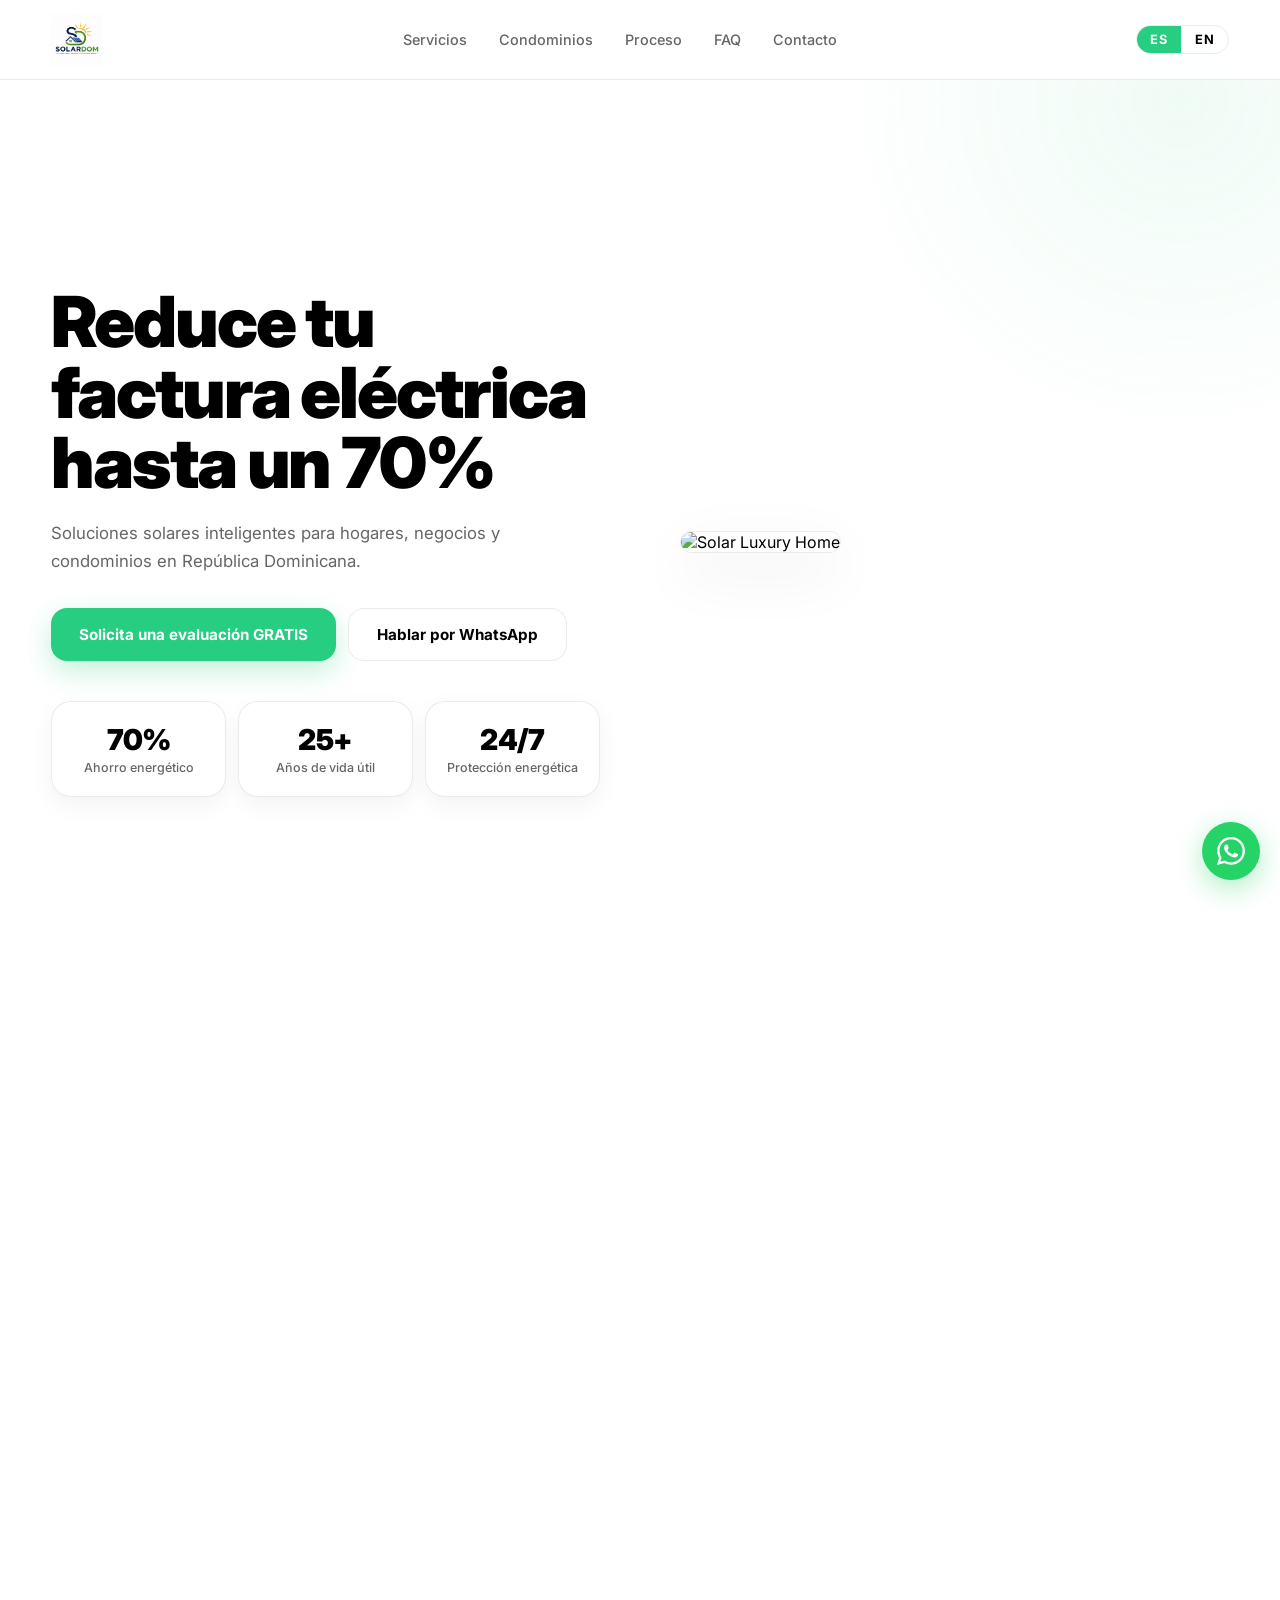
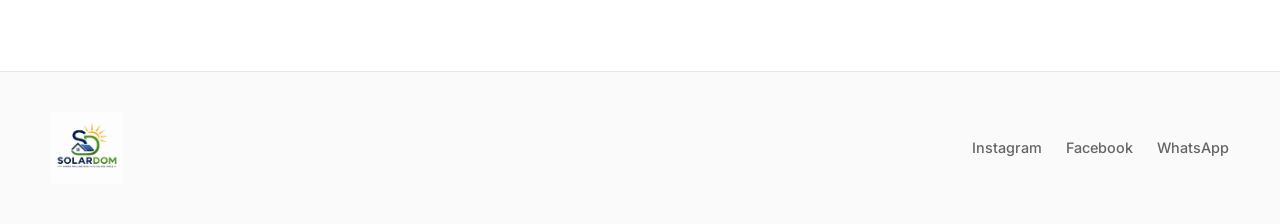
==== Solardom_ website/index.html @ 27296031 "Initial Solardom website backup" ====
<html xmlns="http://www.w3.org/1999/xhtml" lang="en">

<head>
	<meta http-equiv="Content-Type" content="text/html; charset=utf-8" />
	<meta name="description" content="HTTrack is an easy-to-use website mirror utility. It allows you to download a World Wide website from the Internet to a local directory,building recursively all structures, getting html, images, and other files from the server to your computer. Links are rebuiltrelatively so that you can freely browse to the local site (works with any browser). You can mirror several sites together so that you can jump from one toanother. You can, also, update an existing mirror site, or resume an interrupted download. The robot is fully configurable, with an integrated help" />
	<meta name="keywords" content="httrack, HTTRACK, HTTrack, winhttrack, WINHTTRACK, WinHTTrack, offline browser, web mirror utility, aspirateur web, surf offline, web capture, www mirror utility, browse offline, local  site builder, website mirroring, aspirateur www, internet grabber, capture de site web, internet tool, hors connexion, unix, dos, windows 95, windows 98, solaris, ibm580, AIX 4.0, HTS, HTGet, web aspirator, web aspirateur, libre, GPL, GNU, free software" />
	<title>Local index - HTTrack Website Copier</title>
  <!-- Mirror and index made by HTTrack Website Copier/3.49-2 [XR&CO'2014] -->
	<style type="text/css">
	<!--

body {
	margin: 0;  padding: 0;  margin-bottom: 15px;  margin-top: 8px;
	background: #77b;
}
body, td {
	font: 14px "Trebuchet MS", Verdana, Arial, Helvetica, sans-serif;
	}

#subTitle {
	background: #000;  color: #fff;  padding: 4px;  font-weight: bold; 
	}

#siteNavigation a, #siteNavigation .current {
	font-weight: bold;  color: #448;
	}
#siteNavigation a:link    { text-decoration: none; }
#siteNavigation a:visited { text-decoration: none; }

#siteNavigation .current { background-color: #ccd; }

#siteNavigation a:hover   { text-decoration: none;  background-color: #fff;  color: #000; }
#siteNavigation a:active  { text-decoration: none;  background-color: #ccc; }


a:link    { text-decoration: underline;  color: #00f; }
a:visited { text-decoration: underline;  color: #000; }
a:hover   { text-decoration: underline;  color: #c00; }
a:active  { text-decoration: underline; }

#pageContent {
	clear: both;
	border-bottom: 6px solid #000;
	padding: 10px;  padding-top: 20px;
	line-height: 1.65em;
	background-image: url(backblue.gif);
	background-repeat: no-repeat;
	background-position: top right;
	}

#pageContent, #siteNavigation {
	background-color: #ccd;
	}


.imgLeft  { float: left;   margin-right: 10px;  margin-bottom: 10px; }
.imgRight { float: right;  margin-left: 10px;   margin-bottom: 10px; }

hr { height: 1px;  color: #000;  background-color: #000;  margin-bottom: 15px; }

h1 { margin: 0;  font-weight: bold;  font-size: 2em; }
h2 { margin: 0;  font-weight: bold;  font-size: 1.6em; }
h3 { margin: 0;  font-weight: bold;  font-size: 1.3em; }
h4 { margin: 0;  font-weight: bold;  font-size: 1.18em; }

.blak { background-color: #000; }
.hide { display: none; }
.tableWidth { min-width: 400px; }

.tblRegular       { border-collapse: collapse; }
.tblRegular td    { padding: 6px;  background-image: url(fade.gif);  border: 2px solid #99c; }
.tblHeaderColor, .tblHeaderColor td { background: #99c; }
.tblNoBorder td   { border: 0; }


// -->
</style>

</head>

<table width="76%" border="0" align="center" cellspacing="0" cellpadding="3" class="tableWidth">
	<tr>
	<td id="subTitle">HTTrack Website Copier - Open Source offline browser</td>
	</tr>
</table>
<table width="76%" border="0" align="center" cellspacing="0" cellpadding="0" class="tableWidth">
<tr class="blak">
<td>
	<table width="100%" border="0" align="center" cellspacing="1" cellpadding="0">
	<tr>
	<td colspan="6"> 
		<table width="100%" border="0" align="center" cellspacing="0" cellpadding="10">
		<tr> 
		<td id="pageContent"> 
<!-- ==================== End prologue ==================== -->

	<meta name="generator" content="HTTrack Website Copier/3.x">
	<TITLE>Local index - HTTrack</TITLE>
</HEAD>
<BODY>
<H1 ALIGN=Center>Index of locally available sites:</H1>
	<TABLE BORDER="0" WIDTH="100%" CELLSPACING="1" CELLPADDING="0">
		<TR>
			<TD BACKGROUND="fade.gif">
				&middot;
					<A HREF="solardomrd.netlify.app/index.html">
						SOLARDOM | Energía Inteligente
					</A>		
			</TD>
		</TR>
	</TABLE>
	<BR>
	<BR>
	<BR>
  	<H6 ALIGN="RIGHT">
	<I>Mirror and index made by HTTrack Website Copier [XR&amp;CO'2008]</I>
	</H6>
	<!-- Mirror and index made by HTTrack Website Copier/3.49-2 [XR&CO'2014] -->
	<!-- Thanks for using HTTrack Website Copier! -->
	<meta HTTP-EQUIV="Refresh" CONTENT="0; URL=solardomrd.netlify.app/index.html">


<!-- ==================== Start epilogue ==================== -->
		</td>
		</tr>
		</table>
	</td>
	</tr>
	</table>
</td>
</tr>
</table>

<table width="76%" border="0" align="center" valign="bottom" cellspacing="0" cellpadding="0">
	<tr>
	<td id="footer"><small>&copy; 2008 Xavier Roche & other contributors - Web Design: Leto Kauler.</small></td>
	</tr>
</table>

</body>

</html>
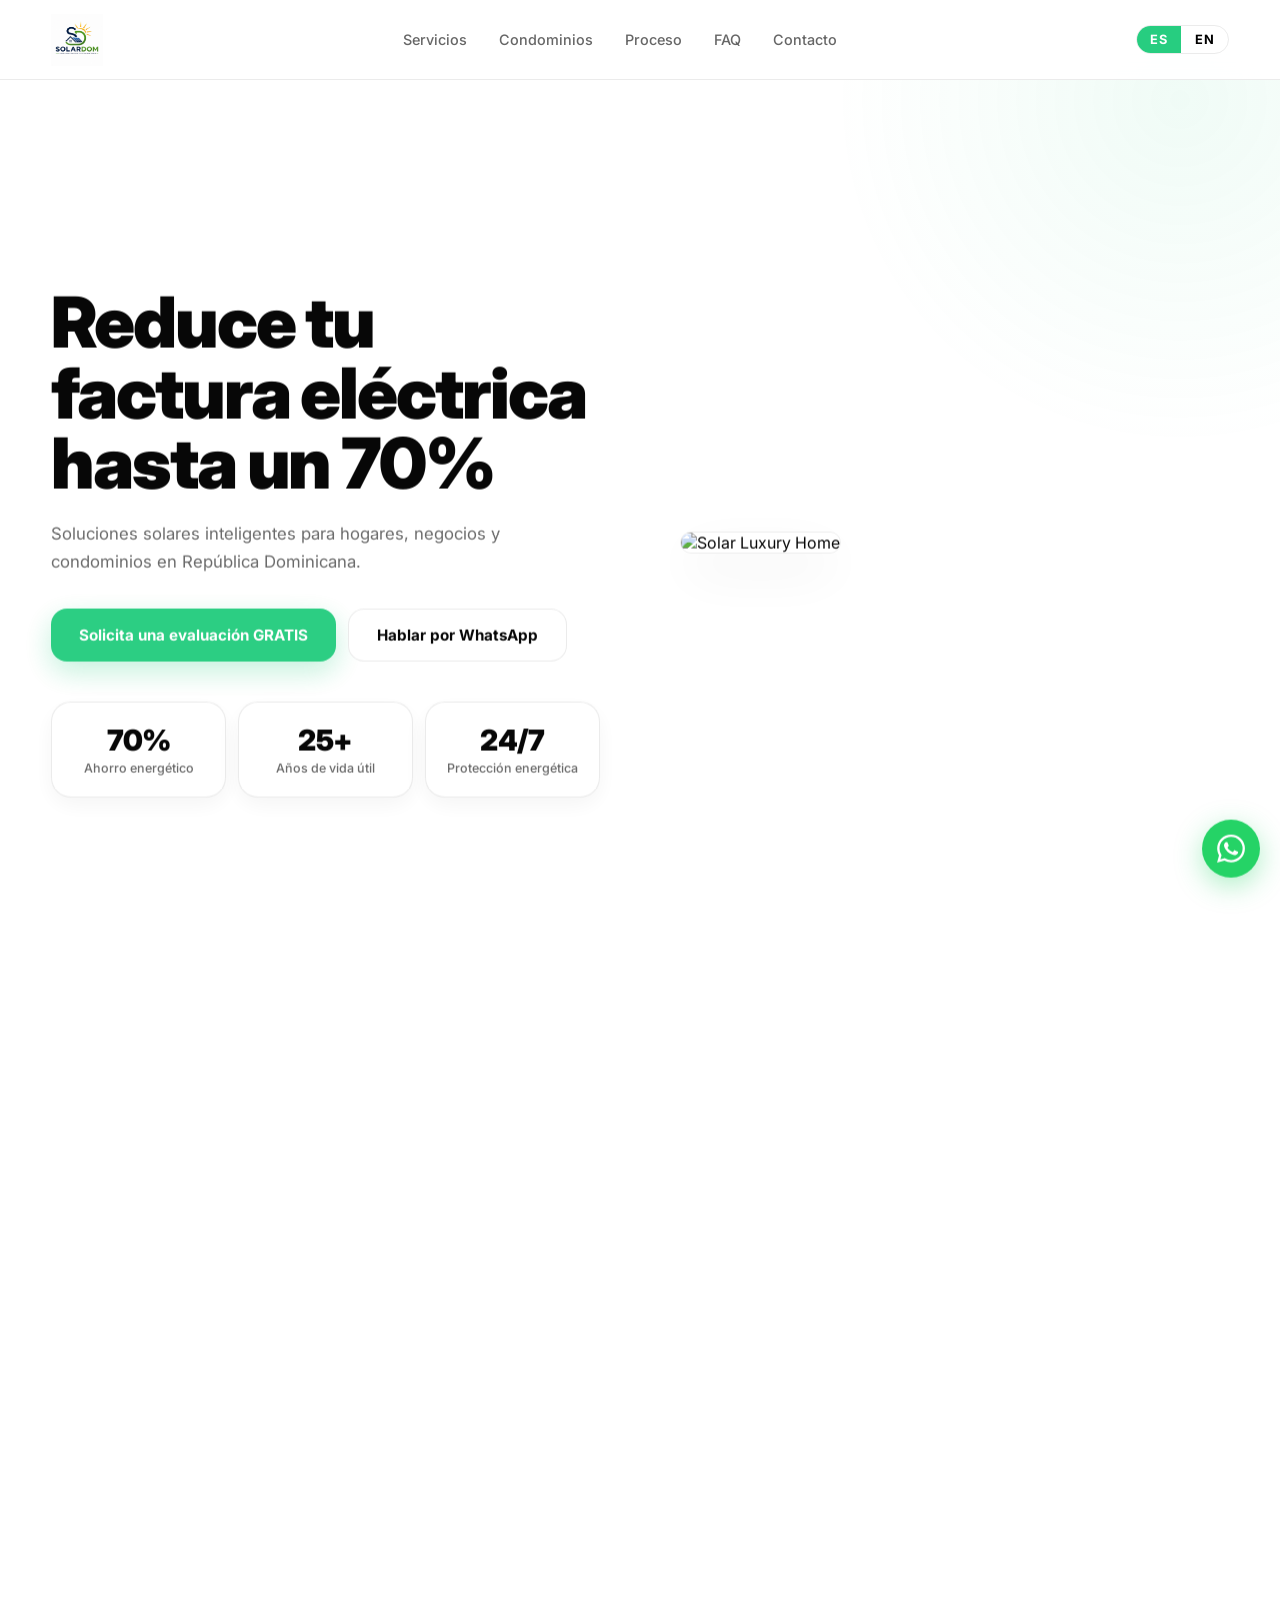
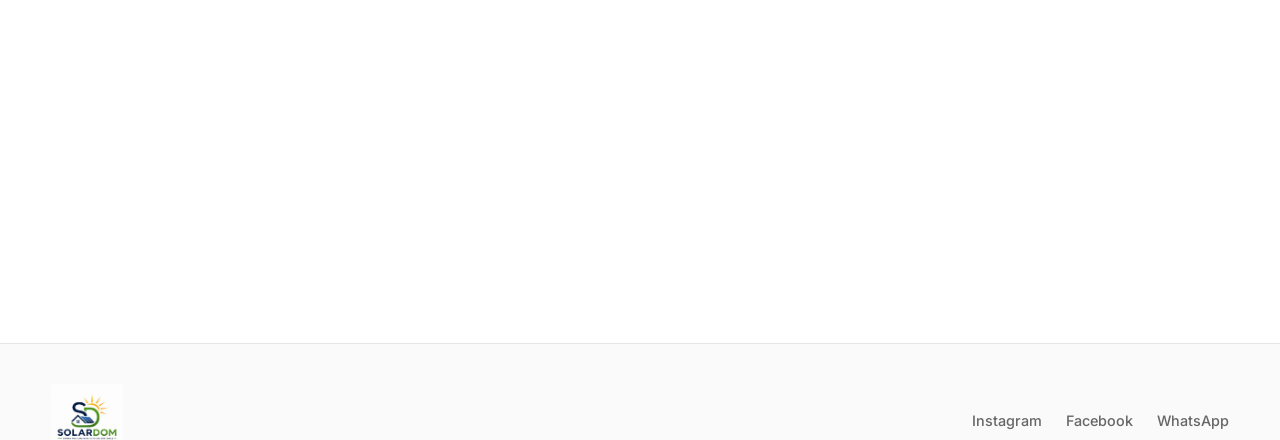
==== commit 16e9268c: "Update index.html" ====
--- a/Solardom_ website/index.html
+++ b/Solardom_ website/index.html
@@ -139,6 +139,7 @@
 
 </body>
 
+	
 </html>
 
 
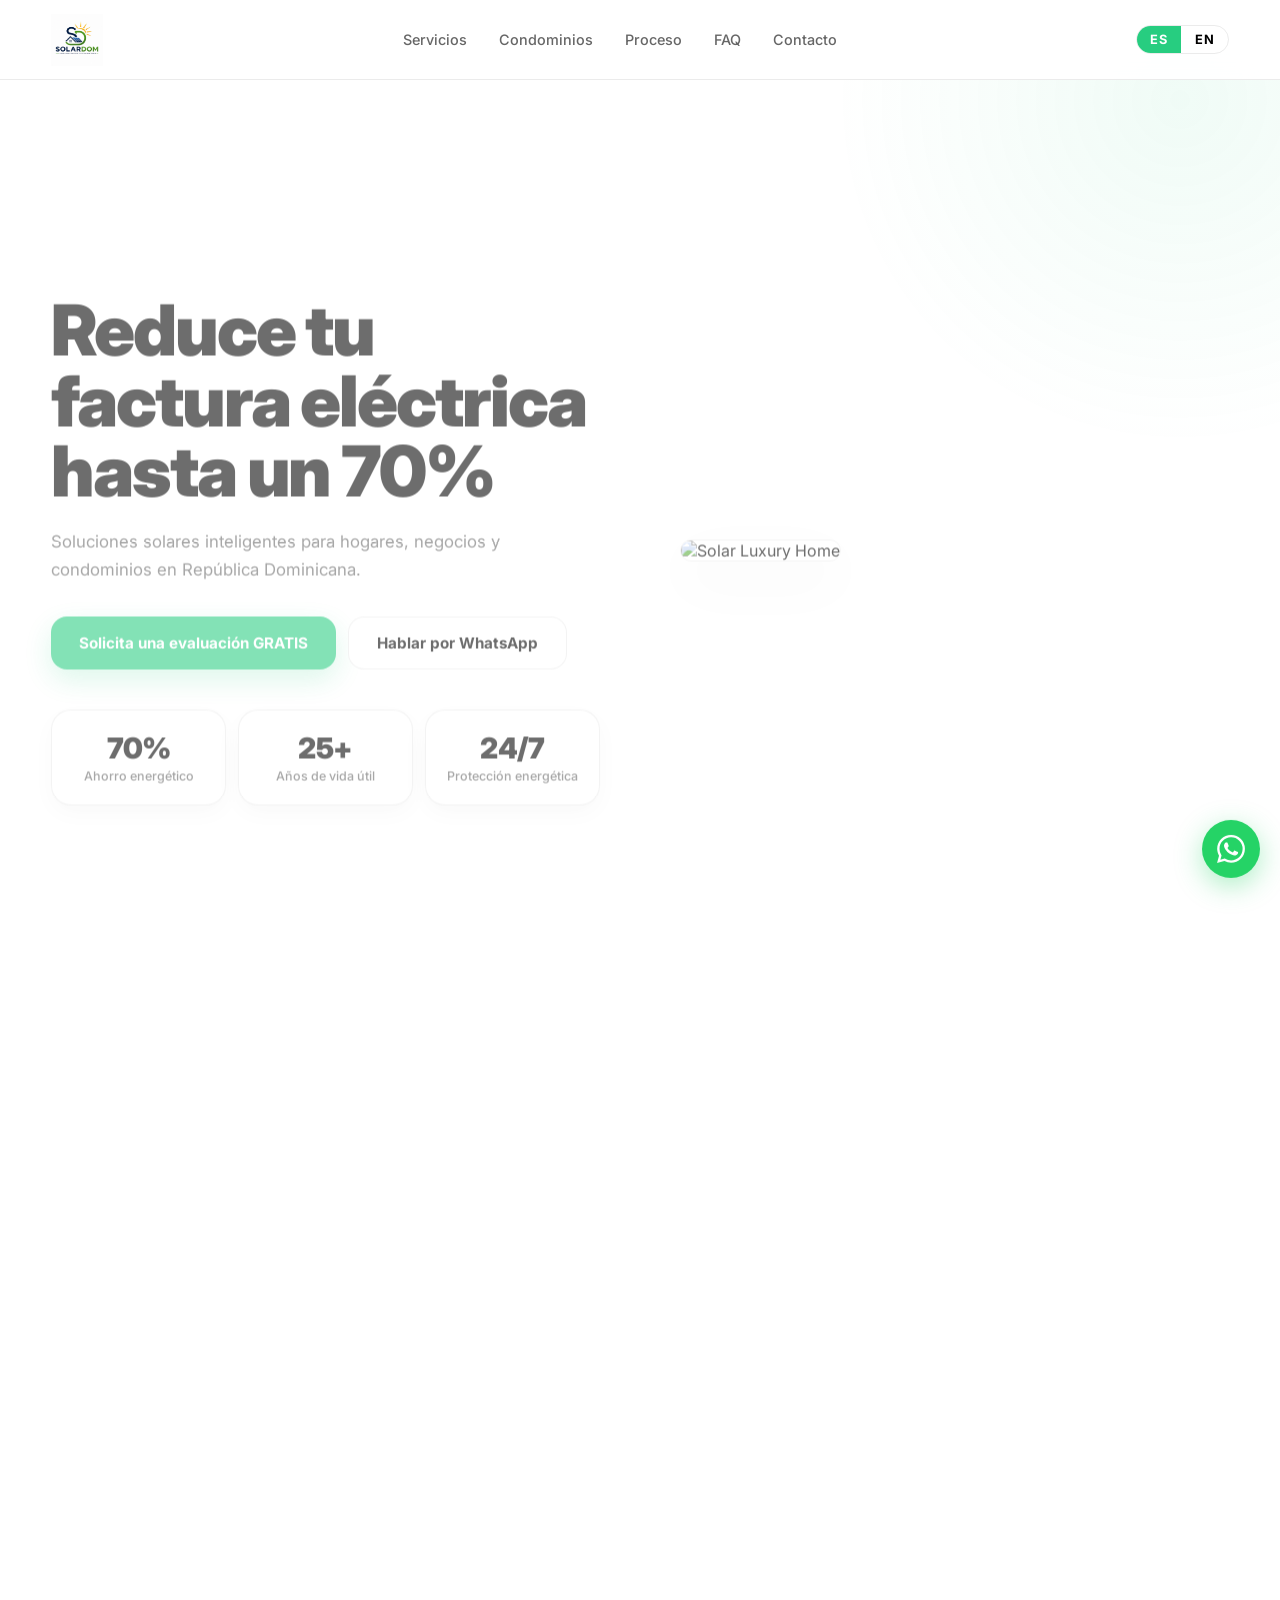
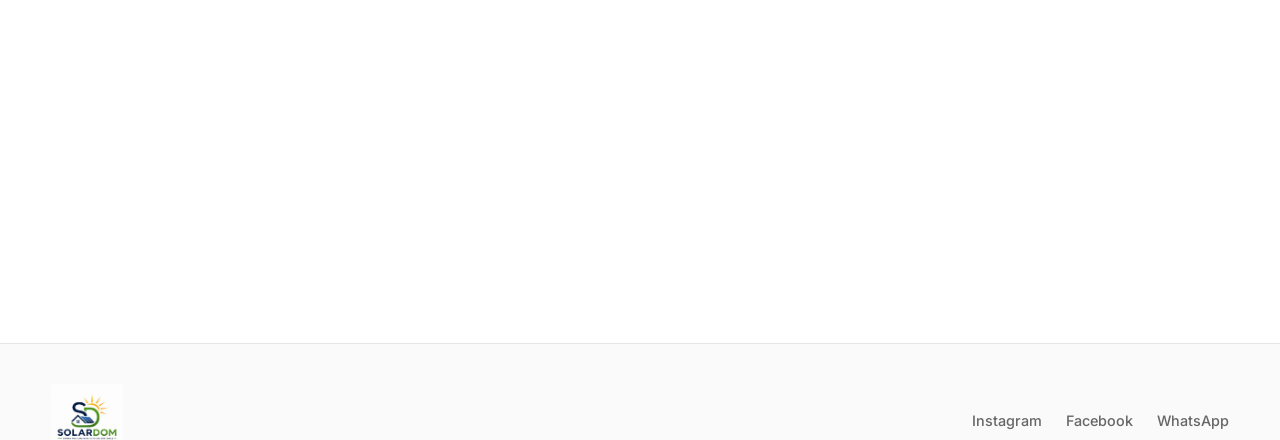
==== commit bd45d290: "Update index.html" ====
--- a/Solardom_ website/index.html
+++ b/Solardom_ website/index.html
@@ -138,7 +138,6 @@
 </table>
 
 </body>
-
 	
 </html>
 
